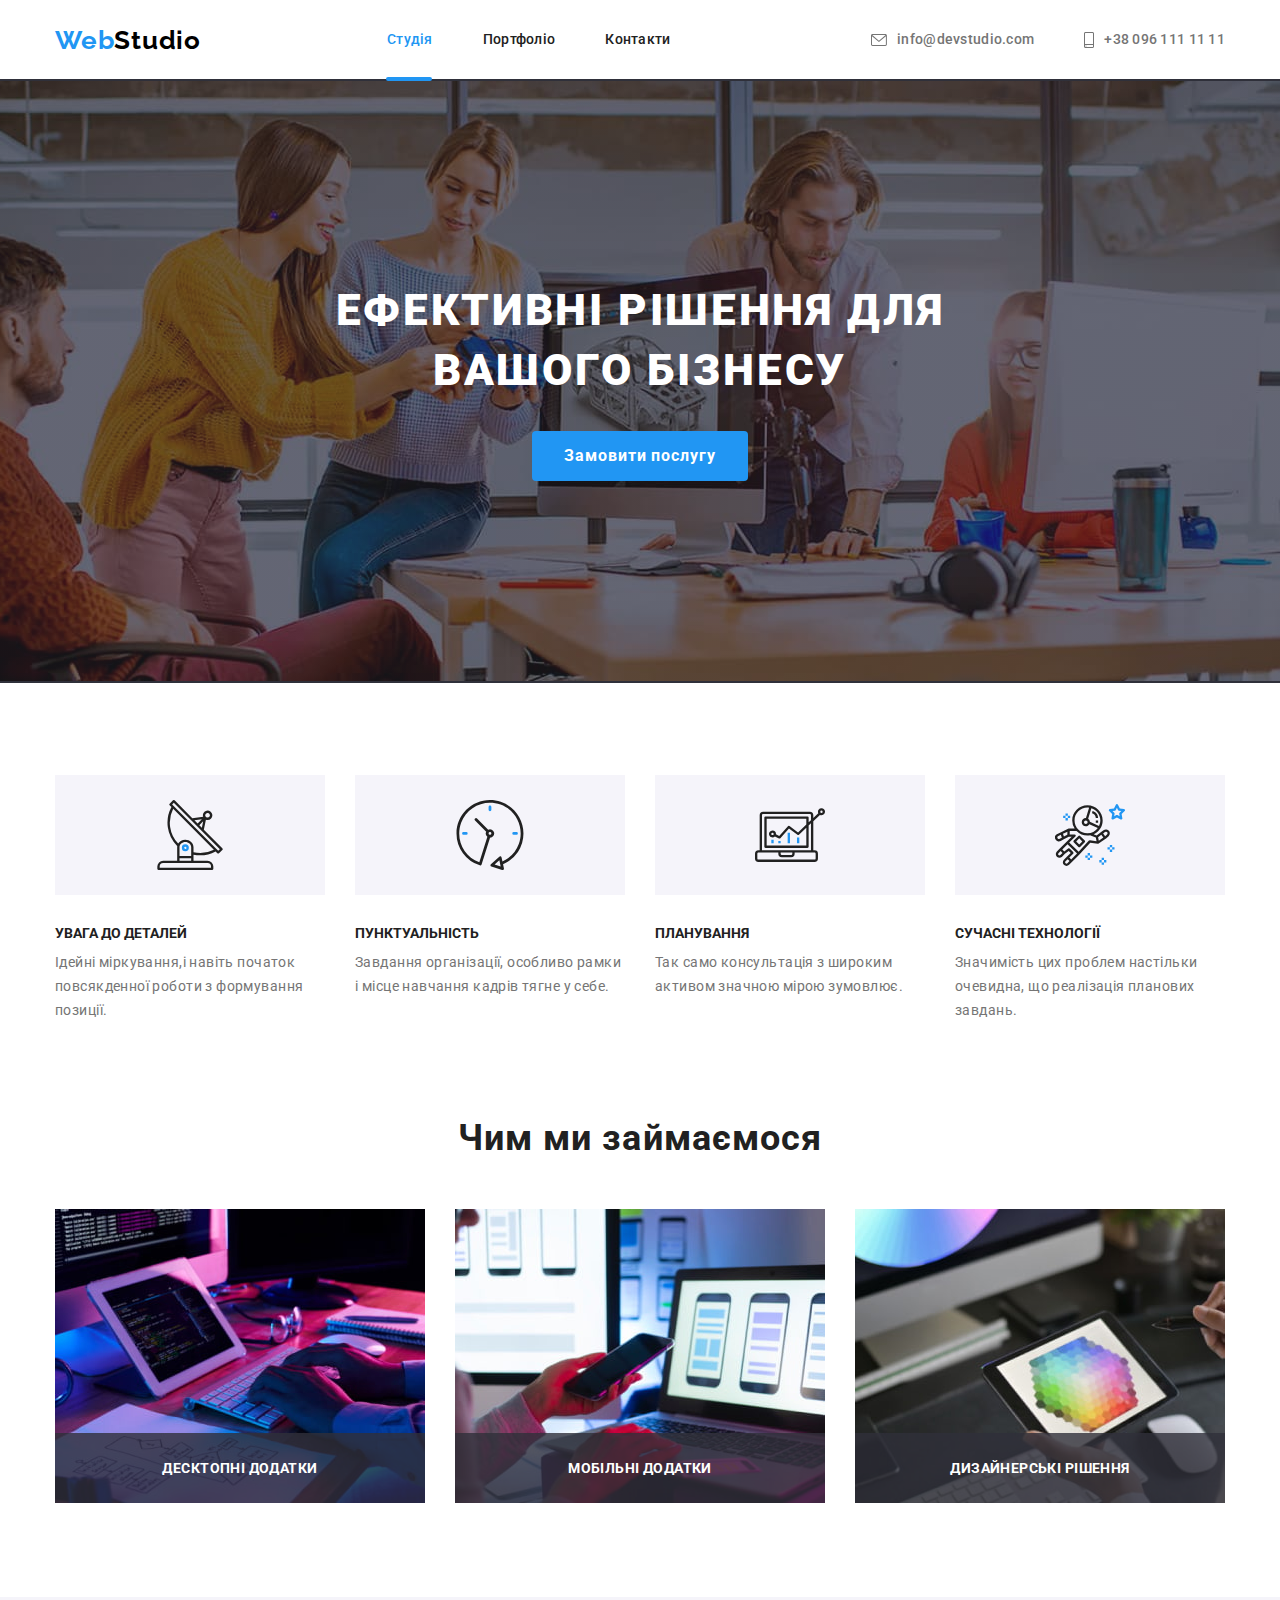
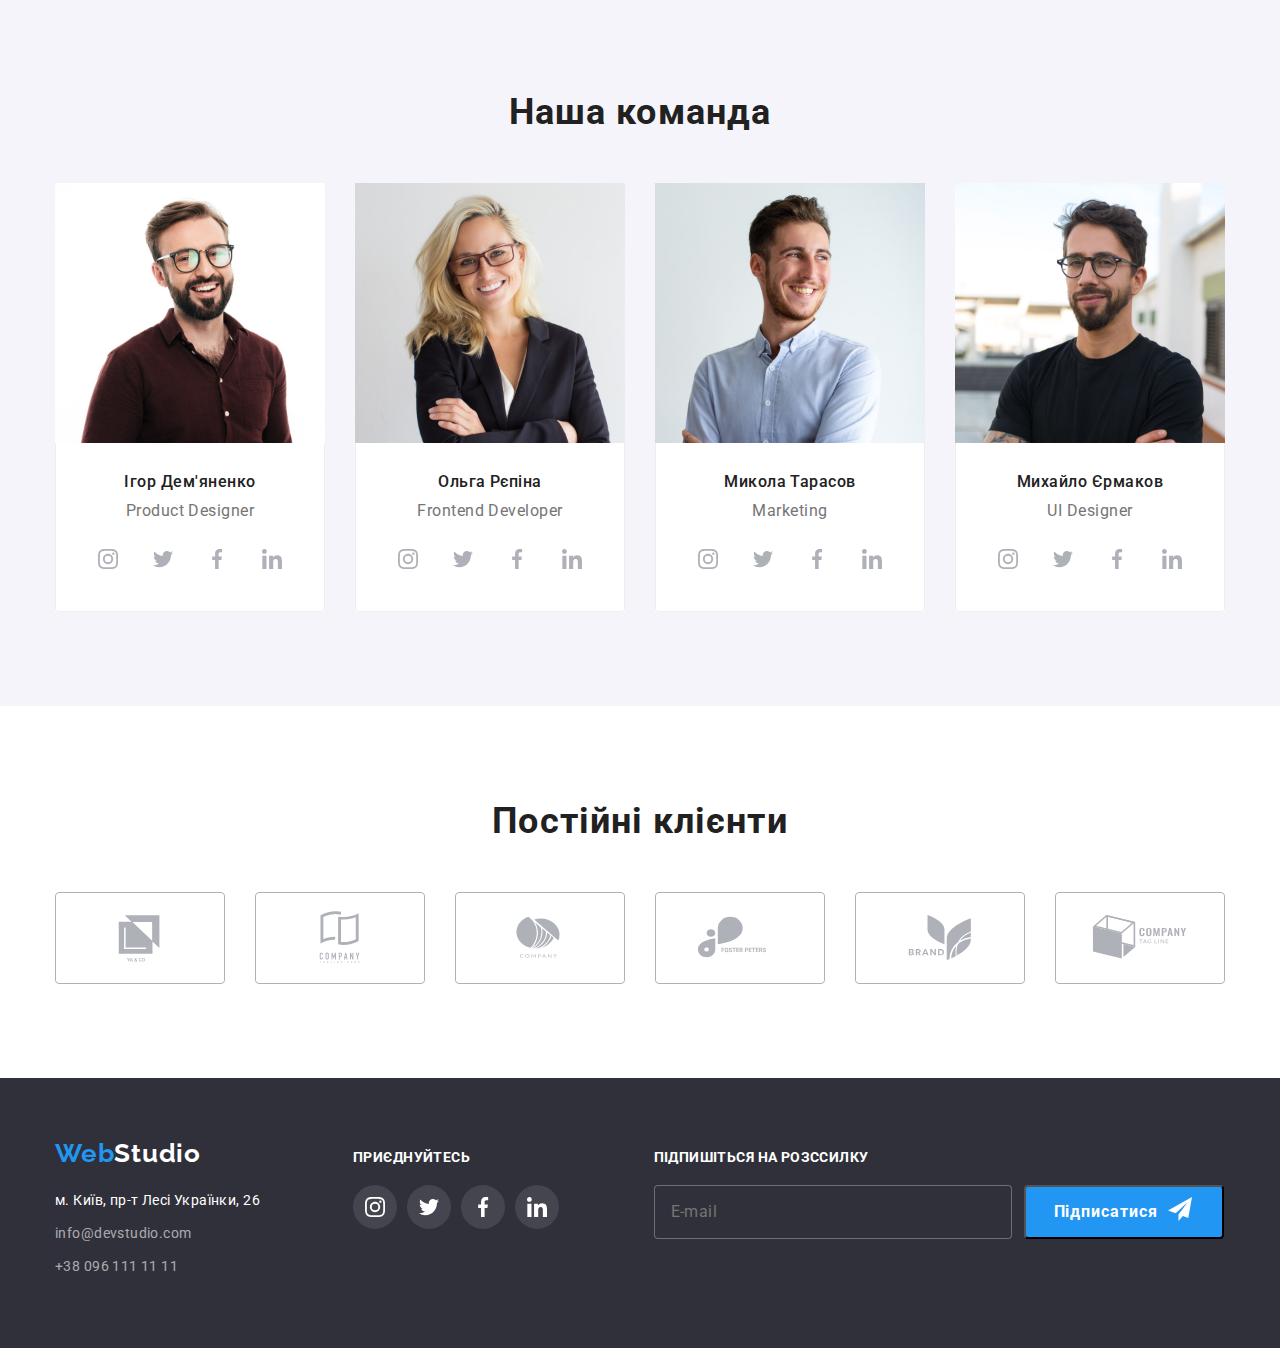
==== index.html @ c7382665 "focus" ====
<!DOCTYPE html>
<html lang="uk">
<head>
    <meta charset="UTF-8">
    <meta http-equiv="X-UA-Compatible" content="IE=edge">
    <meta name="viewport" content="width=device-width, initial-scale=1.0">
    <link rel="preconnect" href="https://fonts.googleapis.com">
 <link rel="preconnect" href="https://fonts.gstatic.com" crossorigin>
 <link href="https://fonts.googleapis.com/css2?family=Raleway:wght@700&family=Roboto:wght@400;500;700;900&display=swap" rel="stylesheet">
 <link rel="stylesheet" href="https://cdnjs.cloudflare.com/ajax/libs/modern-normalize/1.1.0/modern-normalize.min.css" integrity="sha512-wpPYUAdjBVSE4KJnH1VR1HeZfpl1ub8YT/NKx4PuQ5NmX2tKuGu6U/JRp5y+Y8XG2tV+wKQpNHVUX03MfMFn9Q==" crossorigin="anonymous" referrerpolicy="no-referrer" />
 <link rel="stylesheet" href="css/style.css">
    <title>WebStudio</title>
</head>
<body>
  <!--site header-->
  <header class="page-header">
     <div class="container main-nav">
        <nav class="nav">
            <a href="./index.html" class="logo">
               <span class="accent">Web</span>Studio
            </a>
            <ul class="site-nav list">
                <li class="item"><a href="./index.html" class="link current">Студія</a></li>
                <li class="item"><a href="portfolio.html" class="link">Портфоліо</a></li>
                <li class="item"><a href="" class="link">Контакти</a></li>
            </ul>  
        </nav> 
        <ul class="auth-nav list">
            <li class="item"><a href="mailto:info@devstudio.com" class="link"><svg class="conect-icon" width="16" height="12"><use href="./img/icons.svg#icon-email"></use></svg>info@devstudio.com</a></li>
            <li class="item"><a href="tel:+380961111111" class="link"><svg class="conect-icon" width="10" height="16"><use href="./img/icons.svg#icon-smartphone"></use></svg>+38 096 111 11 11</a></li>
        </ul>
     </div>
  </header> 
  <!--main content-->
  <main>
     <!--order a service-->
         <section class="hero  picture">
            <div class="container">
             <h1 class="hero-title">ефективні рішення для вашого бізнесу</h1>
             <button data-modal-open type="button" class="button">Замовити послугу</button>
            <div class="backdrop is-hidden" data-modal><div class="modal">
                <form class="form">
                    <p class="modal-text">Залиште свої дані, ми вам передзвонимо</p>
                        <label class="form-field" for="name">
                            <span class="form-lable">Ім'я</span>
                            <input class="form-input" type="text" name="name" autofocus=" " placeholder=" " />
                             <span class="forms-icon"><svg class="form-icon" width="18" height="18">
                            <use href="./img/icons.svg#icon-person-black-18dp-1"></use></svg></span>
                        </label>
                        
                        <label class="form-field" for="tel">
                            <span class="form-lable">Телефон</span>
                            <input class="form-input" type="tel" name="tel" placeholder=" " />
                            <span class="forms-icon"><svg class="form-icon" width="18" height="18">
                            <use href="./img/icons.svg#icon-phone-black-18dp-1"></use></svg></span>
                        </label>
                       
                        <label class="form-field" for="email">
                            <span class="form-lable">Пошта</span>
                            <input class="form-input" type="email" name="email" placeholder=" " />
                            <span class="forms-icon"><svg class="form-icon" width="18" height="18">
                            <use href="./img/icons.svg#icon-email-black-18dp-1"></use></svg></span>
                        </label>
                        
                        <label class="form-field" for="comment">
                            <span class="form-lable">Коментар</span>
                            <textarea class="comment" name="comment" rows="10" placeholder="Введіть текст"></textarea>
                        </label>
                         <label class="checkbox-label">
                            <input class="checkbox" type="checkbox" name="policy" value="policy" />
                            <svg class="icon-checkbox" width="16" height="15">
                                <use href="./img/icons.svg#icon-icon-check"></use>
                            </svg>
                            <p>Погоджуюся з розсилкою та приймаю</p>
                            <a class="policy-link" href="#">Умови договору</a>   
                        </label>
                        <button class="modal-button" type="submit">Відправити</button>
                        <button data-modal-close class="modal-icon" href=""><svg width="30" height="30"><use href="./img/close.svg#icon-close"></use></svg></button>
                </form>
            </div></div>
            </div>
         </section>
     <!--company benefits-->
       <section class="section caption">
        <div class="container">
         <h2 class="section-title visually-hidden">переваги компанії</h2>
         <ul class="feature-list list">
             <li class="item">
                <div class="thumb"><svg class="thumb-icon" width="70" height="70"><use href="./img/icons.svg#icon-antenna"></use></svg></div>
                 <h3 class="title">увага до деталей</h3>
                 <p class="text">
                     Ідейні міркування,і навіть початок повсякденної роботи з формування позиції.
                 </p>
             </li>
             <li class="item">
                <div class="thumb"><svg class="thumb-icon" width="70" height="70"><use href="./img/icons.svg#icon-clock"></use></svg></div>
                <h3 class="title">пунктуальність</h3>
                <p class="text">
                    Завдання організації, особливо рамки і місце навчання кадрів тягне у себе.
                </p>
             </li>
             <li class="item">
                <div class="thumb"><svg class="thumb-icon" width="70" height="70"><use href="./img/icons.svg#icon-diagram"></use></svg></div>
                <h3 class="title">планування</h3>
                <p class="text">
                    Так само консультація з широким активом значною мірою зумовлює.
                </p>
             </li>
             <li class="item">
                <div class="thumb"><svg class="thumb-icon" width="70" height="70"><use href="./img/icons.svg#icon-astronaut"></use></svg></div>
                <h3 class="title">сучасні технології</h3>
                <p class="text">
                    Значимість цих проблем настільки очевидна, що реалізація планових завдань.
                </p>
             </li>
         </ul>
        </div>
     </section>
     <!--direction of work-->
     <section class="section">
        <div class="container">
         <h2 class="section-title">Чим ми займаємося</h2>
         <ul class="list">
            <div class="imgs">
                <li class="image-link">
                        <img src="img/box1.jpg" alt="фото розмітки" width="370">
                        <p class="image-text">десктопні додатки</p>
               </li>
                <li class="image-link">
                        <img src="img/box2.jpg" alt="мобільний додаток" width="370">
                        <p class="image-text">мобільні додатки</p>
                </li>
                <li class="image-link">
                        <img src="img/box3.jpg" alt="графіка" width="370">
                        <p class="image-text">дизайнерські рішення</p>
                </li>
            </div>
         </ul>
        </div>
     </section>
     <!--our team-->
            <section class="section inner">
                <div class="container">
                    <h2 class="section-title">Наша команда</h2>
                 <ul class="work-list list team">
                <li class="item">
                        <img src="img/img.jpg" alt="Ігор Дем'яненко" width="270">
                        <div class="benefits">
                            <h3 class="title">Ігор Дем'яненко</h3>
                            <p class="text">Product Designer</p>
                                <ul class="aside">
                                    <li class="item"> <a href="" class="link"><svg class="icon-link" width="20" height="20">
                                        <use href="./img/icons.svg#icon-instagram"></use>
                                    </svg></a></li>
                                    <li class="item"><a href="" class="link"><svg class="icon-link" width="20" height="20">
                                        <use href="./img/icons.svg#icon-twitter"></use>
                                    </svg></a></li>
                                    <li class="item"><a href="" class="link"><svg class="icon-link" width="20" height="20">
                                        <use href="./img/icons.svg#icon-facebook"></use>
                                    </svg></a></li>
                                    <li class="item"><a href="" class="link"><svg class="icon-link" width="20" height="20">
                                        <use href="./img/icons.svg#icon-linkedin"></use>
                                    </svg></a></li>
                                </ul>
                        </div>
                </li>
                <li class="item">
                    <img src="img/img1.jpg" alt="Ольга Рєпіна" width="270">
                    <div class="benefits">
                        <h3 class="title">Ольга Рєпіна</h3>
                        <p class="text">Frontend Developer</p>
                        <ul class="aside">
                            <li class="item"> <a href="" class="link"><svg class="icon-link" width="20" height="20">
                                <use href="./img/icons.svg#icon-instagram"></use>
                            </svg></a></li>
                            <li class="item"><a href="" class="link"><svg class="icon-link" width="20" height="20">
                                <use href="./img/icons.svg#icon-twitter"></use>
                            </svg></a></li>
                            <li class="item"><a href="" class="link"><svg class="icon-link" width="20" height="20">
                                <use href="./img/icons.svg#icon-facebook"></use>
                            </svg></a></li>
                            <li class="item"><a href="" class="link"><svg class="icon-link" width="20" height="20">
                                <use href="./img/icons.svg#icon-linkedin"></use>
                            </svg></a></li>
                        </ul>
                    </div>
                </li>
                <li class="item">
                    <img src="img/img2.jpg" alt="Микола Тарасов" width="270">
                    <div class="benefits">
                        <h3 class="title">Микола Тарасов</h3>
                        <p class="text">Marketing</p>
                        <ul class="aside">
                            <li class="item"> <a href="" class="link"><svg class="icon-link" width="20" height="20">
                                <use href="./img/icons.svg#icon-instagram"></use>
                            </svg></a></li>
                            <li class="item"><a href="" class="link"><svg class="icon-link" width="20" height="20">
                                <use href="./img/icons.svg#icon-twitter"></use>
                            </svg></a></li>
                            <li class="item"><a href="" class="link"><svg class="icon-link" width="20" height="20">
                                <use href="./img/icons.svg#icon-facebook"></use>
                            </svg></a></li>
                            <li class="item"><a href="" class="link"><svg class="icon-link" width="20" height="20">
                                <use href="./img/icons.svg#icon-linkedin"></use>
                            </svg></a></li>
                        </ul>
                    </div>
                    
                </li>
                <li class="item">
                    <img src="img/img3.jpg" alt="Михайло Єрмаков" width="270">
                    <div class="benefits">
                        <h3 class="title">Михайло Єрмаков</h3>
                        <p class="text">UI Designer</p>
                        <ul class="aside">
                            <li class="item"> <a href="" class="link"><svg class="icon-link" width="20" height="20">
                                <use href="./img/icons.svg#icon-instagram"></use>
                            </svg></a></li>
                            <li class="item"><a href="" class="link"><svg class="icon-link" width="20" height="20">
                                <use href="./img/icons.svg#icon-twitter"></use>
                            </svg></a></li>
                            <li class="item"><a href="" class="link"><svg class="icon-link" width="20" height="20">
                                <use href="./img/icons.svg#icon-facebook"></use>
                            </svg></a></li>
                            <li class="item"><a href="" class="link"><svg class="icon-link" width="20" height="20">
                                <use href="./img/icons.svg#icon-linkedin"></use>
                            </svg></a></li>
                        </ul>
                    </div>
                </li>
                  </ul>
              </div>
         </section>
         <section class="section customer">
            <div class="container">
                <h2 class="section-title">Постійні клієнти</h2>
                <ul class="customers">
                    <li class="item"><a href="" class="link"><svg class="icon" width="106" height="60"><use href="./img/icons.svg#icon-Logo1"></use></svg></a></li>
                    <li class="item"><a href="" class="link"><svg class="icon" width="106" height="60"><use href="./img/icons.svg#icon-Logo2"></use></svg></a></li>
                    <li class="item"><a href="" class="link"><svg class="icon" width="106" height="60"><use href="./img/icons.svg#icon-Logo3"></use></svg></a></li>
                    <li class="item"><a href="" class="link"><svg class="icon" width="106" height="60"><use href="./img/icons.svg#icon-Logo4"></use></svg></a></li>
                    <li class="item"><a href="" class="link"><svg class="icon" width="106" height="60"><use href="./img/icons.svg#icon-Logo5"></use></svg></a></li>
                    <li class="item"><a href="" class="link"><svg class="icon" width="106" height="60"><use href="./img/icons.svg#icon-Logo6"></use></svg></a></li>
                </ul>
            </div>
         </section>
  </main>
  <!--site footer-->
    <footer class="footer">
        <div class="container footer-container">
            <div class="contacts">
                <a href="./index.html" class="logo logofooter"><span class="accent">Web</span>Studio</a>
        <address class="box">
           <ul class="address">
               <li class="item"><a href="https://goo.gl/maps/CPtrU1FHBa2aNyZL9" target="_blank" rel="noopener noreferrer nofollow" class="title link">м. Київ, пр-т Лесі
                   Українки, 26</a></li>
               <li class="item"><a href="mailto:info@devstudio.com" class="link">info@devstudio.com</a></li>
               <li class="item"><a href="tel:+380961111111" class="link">+38 096 111 11 11</a></li>
           </ul>
        </address>   
            </div>
            <div class="socials">
                <p class="title">приєднуйтесь</p>
                <ul class="footer-icon">
                    <li class="item"> <a href="" class="link"><svg class="icons" width="20" height="20">
                        <use href="./img/icons.svg#icon-instagram"></use>
                    </svg></a></li>
                    <li class="item"><a href="" class="link"><svg class="icons" width="20" height="20">
                        <use href="./img/icons.svg#icon-twitter"></use>
                    </svg></a></li>
                    <li class="item"><a href="" class="link"><svg class="icons" width="20" height="20">
                        <use href="./img/icons.svg#icon-facebook"></use>
                    </svg></a></li>
                    <li class="item"><a href="" class="link"><svg class="icons" width="20" height="20">
                        <use href="./img/icons.svg#icon-linkedin"></use>
                    </svg></a></li>
                </ul>
            </div>
            <div class="socials">
                <label class="socials-field title" for="email">
                    <p>підпишіться на розссилку</p>
                </label>
                <form class="subscription">
                    <input class="form-email" type="email" name="email" id="email" placeholder="E-mail" />
                    <button type="submit" class="footer-button">Підписатися<svg class="footer-icons" width="24" height="24"><use href="./img/icons.svg#icon-icon-send"></use></svg></button>
                </form>
            </div>  
    </div>
  </footer>
  <script src="./js/modal.js"></script>
</body>
</html>
---- css/style.css ----
:root {
    --primary-text-color: #212121;
    --title-text-collor: #757575;
    --title-hero-color: #2F303A;
    --primary-white-color: #FFFFFF;
    --akcent-color: #2196F3;
    --logo-color: #000000;
    --section-color: #F5F4FA;
    --adress-link-color: rgba(255, 255, 255, 0.6);
    --active-button-color: #188CE8;
    --border-header-color: #ECECEC;
    --box-shadow-color: rgba(0, 0, 0, 0.15);
    --border-works-color: #EEEEEE;
    --color-icon: #AFB1B8;
}

html {
    box-sizing: border-box;  
}

*,
*::before,
*::after {
  box-sizing: inherit;
}

* {
    margin: 0;
    padding: 0;
    list-style: none;
    box-sizing: border-box;
}

body {
    background-color: var(--primary-white-color);
    font-family: 'Roboto', sans-serif;
    color: var(--primary-text-color);

    margin: 0;
}

img {
    display: block;
    max-width: 100%;
    height: auto;
  }

.list {
    list-style: none;
    padding: 0;
    margin: 0;
}

header {
    border-bottom: 1px solid var(--border-header-color);
}

h1, h2, h3, h4, h5, h6 {
    margin: 0;
}

.container {
    width: 1200px;
    padding-left: 15px;
    margin: 0 auto;
    padding-right: 15px;
}

.box {
    margin: 0 auto;
}

/* Main nav */

.main-nav {
    display: flex;
    align-items: center;
}

.picture {
    max-width: 1600px;
    height: 600px;
    margin-left: auto;
    margin-right: auto;
    background-image: linear-gradient(rgba(47, 48, 58, 0.4), rgba(47, 48, 58, 0.4)), url('../img/Imgi1.jpeg');
    background-position: center; 
}

/* Logo */

.logo {
     margin-right: 93px; 

    color: var(--logo-color);
    font-family: 'Raleway', sans-serif; 

    font-weight: 700;
    font-size: 26px;
    line-height: 1.19;
    letter-spacing: 0.03em;
    text-decoration: none;
}
.accent {
    color: var(--akcent-color);
}

/* site nav */
.nav {
    display: flex;
    align-items: center;
}

.site-nav {
    display: flex;
    margin-left: 93px;
}

.site-nav .link {
    position: relative;
    display: block;
    padding-top: 32px;
    padding-bottom: 32px;

    color: var(--primary-text-color);

    font-weight: 500;
    font-size: 14px;
    line-height: 1.14;
    letter-spacing: 0.02em;
    text-decoration: none;

    transition: color 250ms cubic-bezier(0.4, 0, 0.2, 1);
}

.site-nav .link:hover,
.site-nav .link:focus {
    color: var(--akcent-color);
}

.site-nav .current {
    color: var(--akcent-color);
}

.current::after {
    content: '';

    position: absolute;
    left: 0;
    bottom: 0;

    display: block;
    width: 100%;
    height: 4px;
    background: var(--akcent-color);
    border-radius: 2px;
    margin: -1px;

    /* opacity: 0; */
    transition: opacity 250ms cubic-bezier(0.4, 0, 0.2, 1);
}

/* .site-nav .link:hover::after {
    opacity: 1;
} */

.auth-nav {
    display: flex;
    margin-left: auto;
}

.auth-nav .item + .item {
    margin-left: 50px;
}

.auth-nav .link {
    display: flex;
    color: var(--title-text-collor);
    align-items: center;
    font-weight: 500;
    font-size: 14px;
    line-height: 1.14;
    letter-spacing: 0.02em;
    text-decoration: none;
    padding-top: 32px;
    padding-bottom: 32px;

    transition: color 250ms cubic-bezier(0.4, 0, 0.2, 1);
}

.auth-nav .link:hover,
.auth-nav .link:focus {
    color: var(--akcent-color);
}  

.site-nav .item + .item {
    margin-left: 50px;
}

.conect-icon {
    margin-right: 10px;
    fill: currentColor;

    transition: background-color 250ms cubic-bezier(0.4, 0, 0.2, 1);
}

.conect-icon:hover, 
.conect-icon:focus {
    color: var(--akcent-color);
} 

/* Hero */

.hero {
    background-color: var(--title-hero-color);
    text-align: center;
    padding: 200px 0;
    list-style: none;
    outline: 2px solid var(--title-hero-color);
}

.hero-title {
    margin-top: 0;
    margin-bottom: 30px;
    max-width: 696px;
    margin-left: auto;
    margin-right: auto;

    color: var(--primary-white-color);

    font-weight: 900;
    font-size: 44px;
    line-height: 1.36;
    text-align: center;
    letter-spacing: 0.06em;
    text-transform: uppercase;
}

/* Section */ 

.section {
    padding-top: 0;
    padding-bottom: 94px;
}
.inner {
    background-color: var(--section-color);
    margin: 0 auto;
    padding-bottom: 94px;
    padding-top: 94px;
}

.section-title {
    padding-top: 0;
    margin-bottom: 50px;
    text-align: center;
    flex-wrap: wrap;

    color: var(--primary-text-color);
    
    font-weight: 700;
    font-size: 36px;
    line-height: 1.17;
    
    letter-spacing: 0.03em;
}

.image-link {
    position: relative;
}

.image-text {
    display: flex;
    justify-content: center;
    align-items: center;
    position: absolute;
    width: 100%;
    height: 70px;
    

    font-family: 'Roboto', sans-serif;
    font-weight: 700;
    font-size: 14px;
    bottom: 0;
    right: 0;
    line-height: 16px;
    letter-spacing: 0.03em;
    text-transform: uppercase;

    background-color: rgba(47, 48, 58, 0.8);
    color: var(--primary-white-color);
    
}

/* Aside */

.aside {
    display: flex;
    align-items: center;
    justify-content: center;
    margin-top: 16px;
    gap: 10px;
}

.aside .item {
    display: flex;
    width: 44px;
    height: 44px;
} 

.aside .link {
    display: flex;
    width: 100%;
    height: 100%;
    color: var(--color-icon);
    border-radius: 50%;
    background-size: contain;
    align-items: center;
    justify-content: center;

    transition: background-color 250ms cubic-bezier(0.4, 0, 0.2, 1);
}

.icon {
    fill: currentColor;
    transition: background-color 250ms cubic-bezier(0.4, 0, 0.2, 1), fill 250ms;
}

.aside .link:hover,
.aside .link:focus {
    color: var(--primary-white-color);
    background-color: var(--akcent-color);
}  

.icon-link {
    transition: background-color 250ms cubic-bezier(0.4, 0, 0.2, 1), fill 250ms;
}

.icon-link:hover,
.icon-link:focus {
    color: var(--primary-white-color);
} 

.caption {
    padding-top: 94px;
}

.imgs {
    display: flex;
    gap: 30px;
}

/* Visually */

.visually {
    padding-top: 94px;
    padding-bottom: 94px;
}

.visually-hidden {
    position: absolute;
     white-space: nowrap;
     width: 1px;
     height: 1px;
     overflow: hidden;
     border: 0;
     padding: 0;
     clip: rect(0 0 0 0);
     clip-path: inset(50%);
     margin: -1px;
   }   

/* Features */

.feature-list {
    display: flex;
    gap: 30px;
}

.feature-list .item {
    flex-basis: calc((100% - 90px) / 4);
}

.feature-list .title {
    margin-bottom: 10px;

    color: var(--primary-text-color);

    font-weight: 700;
    font-size: 14px;
    line-height: 1.17;
    text-transform: uppercase;
}

.feature-list .text {
    color: var(--title-text-collor);

    font-size: 14px;
    line-height: 1.71;
    letter-spacing: 0.03em;
}

.thumb {
    width: 270px;
    height: 120px;
    background-color: var(--section-color);
    margin-bottom: 30px;
}

.thumb-icon {
   margin: 25px 100px;
}

/* Work */
.work-list .title {
    color: var(--primary-text-color);

    font-weight: 500;
    font-size: 16px;
    line-height: 1.17;
    text-align: center;
    letter-spacing: 0.03em;
}

.work-list .text {
    color: var(--title-text-collor);

    font-size: 16px;
    line-height: 1.17;
    text-align: center;
    letter-spacing: 0.03em;
}

.work-list .item {
    background-color: var(--primary-white-color);
    flex-basis: calc((100% - 90px) / 4);
}

.icon-link {
    fill: currentColor;
}

.team {
    gap: 30px;
    display: flex;
} 
.benefits {
    padding-top: 30px;
    padding-bottom: 30px;
    border-left: 1px solid var(--border-works-color);
    border-right: 1px solid var(--border-works-color);
    border-bottom: 1px solid var(--border-works-color); 
    border-radius: 0px 0px 4px 4px;
}

.benefits .title {
    margin-bottom: 10px;
}

/* Button */

.button {
    border: none;
    border-radius: 4px;
    color: var(--primary-white-color);
    background-color: var(--akcent-color);

    font-family: inherit;
    cursor: pointer;
    font-weight: 700;
    font-size: 16px;
    line-height: 1.88;
    display: flex;
    align-items: center;
    text-align: center;
    letter-spacing: 0.06em;

    display: inline-block;
    padding: 10px 32px;  
    min-width: 216px;
    vertical-align: bottom;

    transition: background-color 250ms cubic-bezier(0.4, 0, 0.2, 1);
}

.button:hover,
.button:focus {
    color: var(--primary-white-color);
    background-color: var(--active-button-color);
    box-shadow: 0px 4px 4px var(--box-shadow-color);
}

.list .button {
    color: var(--primary-text-color);
    background-color: var(--section-color);

    font-family: inherit;
    cursor: pointer;
    font-weight: 500;
    font-size: 16px;
    line-height: 1.62;
    text-align: center;
    letter-spacing: 0.03em;

    display: inline-block;
    border-style: none;
    padding: 6px 25px;
    min-width: 73px;
    border-radius: 3px;
    vertical-align: bottom;

    transition: background-color 250ms cubic-bezier(0.4, 0, 0.2, 1), color 250ms cubic-bezier(0.4, 0, 0.2, 1);
}

.list .button:hover,
.list .button:focus {
    display: inline-block;
    color: var(--primary-white-color);
    background-color: var(--akcent-color);

    border-radius: 4px;
    }

.backdrop {
    position: fixed;
    top: 0;
    left: 0;
    width: 100%;
    height: 100%;
    background-color: rgba(0, 0, 0, 0.2);

    transition: opacity 250ms cubic-bezier(0.4, 0, 0.2, 1), visibility 250ms cubic-bezier(0.4, 0, 0.2, 1);
    z-index: 2;
}  

.backdrop.is-hidden {
    opacity: 0;
    pointer-events: none;
}

.modal {
    position: absolute;
    padding: 40px;
    top: 50%;
    left: 50%;
    transform: translate(-50%, -50%);

    min-height: 581px;
    min-width: 528px;

    background:var(--primary-white-color);
    box-shadow: 0px 1px 3px rgba(0, 0, 0, 0.12), 0px 1px 1px rgba(0, 0, 0, 0.14), 0px 2px 1px rgba(0, 0, 0, 0.2);
    border-radius: 4px;

    transition: transform 250ms cubic-bezier(0.4, 0, 0.2, 1), opacity 250ms cubic-bezier(0.4, 0, 0.2, 1); 
}

.modal-icon {
    position: absolute;
    cursor: pointer;
    top: 8px;
    right: 8px;
    border: none;
}

.modal-icon:hover {
    color: var(--akcent-color);
}

.modal-text {
    font-family: 'Roboto', sans-serif;
    font-weight: 700;
    font-size: 20px;
    line-height: 23px;
    letter-spacing: 0.03em;
    color: var(--primary-text-color);
    margin-left: auto;
    margin-bottom: 12px;
}

.form {
    width: 448px;
    margin-left: auto;
    margin-right: auto;
}

.form-field {
    position: relative;
    margin-bottom: 10px;
    display: flex;
    flex-direction: column;
}

.form-input {
    width: 100%;
    margin: 0;
    padding: 11px;
    padding-left: 42px;
    border: 1px solid rgba(33, 33, 33, 0.2);
    border-radius: 4px;
    text-align: left;
    cursor: pointer;
    font: inherit;
    color: var(--primary-text-color);
    transition: background-color 250ms cubic-bezier(0.4, 0, 0.2, 1);
}

.form-field textarea {
    margin: 0;
    padding: 12px 16px; 
}

.form-field textarea::placeholder {
    font-family: 'Roboto', sans-serif;
    font-style: normal;
    font-weight: 400;
    font-size: 12px;
    line-height: 14px;
    letter-spacing: 0.01em;

    color: rgba(117, 117, 117, 0.5);
}

.form-lable {
    text-align: left;
    font-family: 'Roboto', sans-serif;  
    font-weight: 400;
    font-size: 12px;
    line-height: 14px;
    /* identical to box height */
   letter-spacing: 0.01em;
    color: var(--title-text-collor);
    margin-bottom: 4px;
}

.policy-link {
    color: var(--akcent-color);
    margin-left: 4px;
}

.forms-icon {
    position: absolute;
    top: 65%;
    left: 12px;
    transform: translateY(-50%); 
    display: inline-block; 
    fill: currentColor;
    cursor: pointer;
}

.forms-icon:hover, 
.forms-icon:focus {
    color: var(--akcent-color);
}  

.form-input:hover,
.form-input:focus {
    border: 1px solid var(--akcent-color);
    outline: 1px solid var(--akcent-color);
   
}    

.forms-icon {
    transition: background-color 250ms cubic-bezier(0.4, 0, 0.2, 1);
}

.form-field:focus-within > .forms-icon {
    color: var(--akcent-color);
}

.checkbox {
    width: 16px;
    height: 15px;
    color: var(--primary-text-color);
    border-radius: 2px;
}

.checkbox:checked {
    width: 16px;
    height: 15px;
} 

.comment {
    margin: 0;
    padding: 12px 16px; 
    resize: none;
    height: 120px;
}

.icon-checkbox {
    position: absolute;
    left: 25px;
    cursor: pointer;
    border: 2px solid var(--primary-text-color);
    fill: var(--primary-white-color);
    background-color: var(--primary-white-color);
    border-radius: 2px;
}

.checkbox:checked + .icon-checkbox {
    background-color: var(--akcent-color);
    border-color: var(--akcent-color);
    background-size: contain;
    background-origin: border-box;
    border-radius: 2px;
}

.checkbox {
    visibility: hidden;
}

.checkbox-label {
    display: flex;
    cursor: pointer;
}

.modal-button {
    display: flex;
    font-family: 'Roboto', sans-serif;
    align-items: center;
    text-align: center;
    line-height: 30px;
    letter-spacing: 0.06em;
    font-size: 16px;
    font-weight: 700;
    cursor: pointer;
    padding: 10px 52px;
    margin-left: auto;
    margin-right: auto;
    margin-top: 30px;
    border: none;
    color: var(--primary-white-color);
    background-color: var(--akcent-color);
    box-shadow: 0px 4px 4px rgba(0, 0, 0, 0.15);
    border-radius: 4px;
    transition: background-color 250ms cubic-bezier(0.4, 0, 0.2, 1);
}  
  
.modal-button:hover,
.modal-button:focus {
    background-color: var(--active-button-color);
  }
   
.buttons {
    display: flex;
    margin-bottom: 50px;
    justify-content: center;
    border: none;
}    

.buttons .item + .item {
    margin-left: 8px;
}

.current {
    justify-content: center;
    display: flex;
    align-items: center;
} 

/* Works */
.works {
    display: flex;
    flex-wrap: wrap;
    gap: 30px;
}

.works .title {
    color: var(--primary-text-color);
    
    font-weight: 700;
    font-size: 18px;
    line-height: 2;
    letter-spacing: 0.06em;
    text-decoration: none;
}

.works .text {
    color: var(--title-text-collor);

    font-size: 16px;
    line-height: 1.88;
    letter-spacing: 0.03em;
    text-decoration: none;
}

.works .item {
     width: calc((100% - 60px) / 3);

    display: inline-block;
   
    border-right: 1px solid var(--border-works-color);
    border-bottom: 1px solid var(--border-works-color);  
    padding-right: auto;
    padding-left: auto;
}

.works .items:hover,
.works .items:focus {
    box-shadow: 0px 1px 1px rgba(0, 0, 0, 0.12), 0px 4px 4px rgba(0, 0, 0, 0.06), 1px 4px 6px rgba(0, 0, 0, 0.16);
}

.features {
    padding: 20px 24px;
    border-left: 1px solid var(--border-works-color);
    border-right: 1px solid var(--border-works-color);
    border-bottom: 1px solid var(--border-works-color); 
}

.fotos {
    margin-bottom: 4px;
}

.works .item:nth-last-child(-n + 3) {
    margin-bottom: 0;
} 

.works .items {
    display: block;
    text-decoration: none; 

    transition: background-color 250ms cubic-bezier(0.4, 0, 0.2, 1);
}

.description {
    overflow: hidden;
    position: relative;
    transition: transform 250ms cubic-bezier(0.4, 0, 0.2, 1);
}

.text-description {
    position: absolute;
    padding: 63px 24px;
  
    bottom: 0;
    right: 0;

    font-family: 'Roboto', sans-serif;
    font-weight: 400;
    font-size: 18px;
    line-height: 28px;
    /* or 156% */
    letter-spacing: 0.03em;
    text-transform: none;
   
    color: var(--primary-white-color);
     /* opacity: 0;  */
     transform: translateY(100%);
    

     transition: transform 250ms cubic-bezier(0.4, 0, 0.2, 1);
}

.description::before {
    display: inline-block;
    position: absolute;
    content: '';
    top: 0;
    left: 0;
    width: 100%;
    height: 100%;
    background: rgba(33, 150, 243, 0.9);
    /* opacity: 0; */
    transform: translateY(100%);

    transition: transform 250ms cubic-bezier(0.4, 0, 0.2, 1);
}

.product {
    transition: transform 250ms cubic-bezier(0.4, 0, 0.2, 1);
}

.product:hover .description::before {
    transform: translateY(0);
    transition: transform 250ms cubic-bezier(0.4, 0, 0.2, 1);
}

.product:hover .text-description {
    transform: translateY(0);
    transition: transform 250ms cubic-bezier(0.4, 0, 0.2, 1);
}

.text-description:hover {
    opacity: 1;
}

.description:hover::before {
    opacity: 1;
}



/* Customers */

.customer {
    padding-top: 94px;
}

.customers {
    display: flex;
    align-items: center;
    justify-content: center;
    gap: 30px;
}

.customers .item {
    display: flex;
    width: 170px;
    height: 92px;
   
    border: 1px solid #AFB1B8;
    border-radius: 4px;

    transition: background-color 250ms cubic-bezier(0.4, 0, 0.2, 1);
}

.customers .link { 
    display: flex;
    width: 100%;
    height: 100%;
    color: var(--color-icon);
    background-size: contain;
    align-items: center;
    justify-content: center;

    transition: background-color 250ms cubic-bezier(0.4, 0, 0.2, 1);
}

.customers .item:hover,
.customers .item:focus {
    width: 170px;
    height: 92px;
   
    border: 1px solid var(--akcent-color);
}   

.customers .link:hover,
.customers .link:focus {
    color: var(--akcent-color);

}



/* Footer */

.footer-container {
    display: flex;
    align-items: baseline;
}

.contacts {
    align-items: baseline;
}

.logofooter {
    display: inline-block;
    margin-right: 0;
    margin-bottom: 20px;
}

.footer {
    padding-top: 60px;
    padding-bottom: 60px;
    margin-right: auto;
    align-items: baseline;
    display: flex;

    background: var(--title-hero-color);
}

.footer .logo {
    color: var(--primary-white-color);
}

.logo .accent {
    color: var(--akcent-color);
}

.address {
    list-style: none;
}

.address .link {
    color: var(--adress-link-color); 

    font-weight: 400;
    font-size: 14px;
    line-height: 1.71;
    letter-spacing: 0.03em;
    text-decoration: none;

    transition: color 250ms cubic-bezier(0.4, 0, 0.2, 1);
}

.address .link:hover,
.address .link:focus {
    color: var(--akcent-color);
}  

.address .title {
    color: var(--primary-white-color);
   
    font-size: 14px;
    line-height: 1.71;
    letter-spacing: 0.03em;
    text-decoration: none;
}

.address .item {
    margin-bottom: 9px;
}

.socials {
    align-items: baseline;
    margin-top: 0;
    margin-right: auto;
    margin-left: 93px;
}

.footer-icon {
    display: flex;
    padding: 0;
    margin: 0;
    list-style: none;
    align-items: center;
    justify-content: center;
    gap: 10px;
}

.socials .title {
    display: flex;
    color: var(--primary-white-color);
    font-weight: 700;
    font-size: 14px;
    line-height: 16px;
    letter-spacing: 0.03em;
    text-transform: uppercase;
    margin-bottom: 20px;
}

.footer-icon .item {
    display: flex;
    width: 44px;
    height: 44px;
    
}

.footer-icon .link {
    display: flex;
    padding: 0;
    border: none;
    width: 100%;
    height: 100%;
    color: var(--primary-white-color);
    border-radius: 50%;
    background: rgba(255, 255, 255, 0.1);
   
    gap: 10px;
    background-size: contain;
    align-items: center; 
    justify-content: center; 

    transition: background-color 250ms cubic-bezier(0.4, 0, 0.2, 1);
}

.icons {
    fill: currentColor;
    transition: background-color 250ms cubic-bezier(0.4, 0, 0.2, 1);
}

.footer-icon .link:hover,
.footer-icon .link:focus  {
    background-color: var(--akcent-color);
}

.icons:hover,
.icons:focus {
    color: var(--primary-white-color);
}

.box  {
    font-style: normal;
}

.form-email {
    width: 358px;
    padding: 15px 16px;
    font-family: 'Roboto', sans-serif;
    font-weight: 400;
    font-size: 16px;
    line-height: 20px;
     /* identical to box height, or 125% */
    display: flex;
    align-items: center;
    letter-spacing: 0.03em;

    background-color: var(--title-hero-color);
    color: rgba(255, 255, 255, 0.6);
    border: 1px solid rgba(255, 255, 255, 0.3);
    border-radius: 4px;
}

.footer-button {
    display: flex;
    width: 200px;
    cursor: pointer;
    color: var(--primary-white-color);
    font-family: 'Roboto', sans-serif;
    font-weight: 700;
    font-size: 16px;
    line-height: 30px;
    /* identical to box height, or 188% */
    padding: 10px 10px 10px 28px;
    letter-spacing: 0.06em;
    background-color: var(--akcent-color);
    border-radius: 4px;
    margin-left: 12px;
    transition: background-color 250ms cubic-bezier(0.4, 0, 0.2, 1);
}

.footer-button:hover,
.footer-button:focus {
    background-color: var(--active-button-color);
}

.footer-icons {
    color: var(--primary-white-color);
    margin-left: 10px;
}

.subscription {
    display: flex;
}
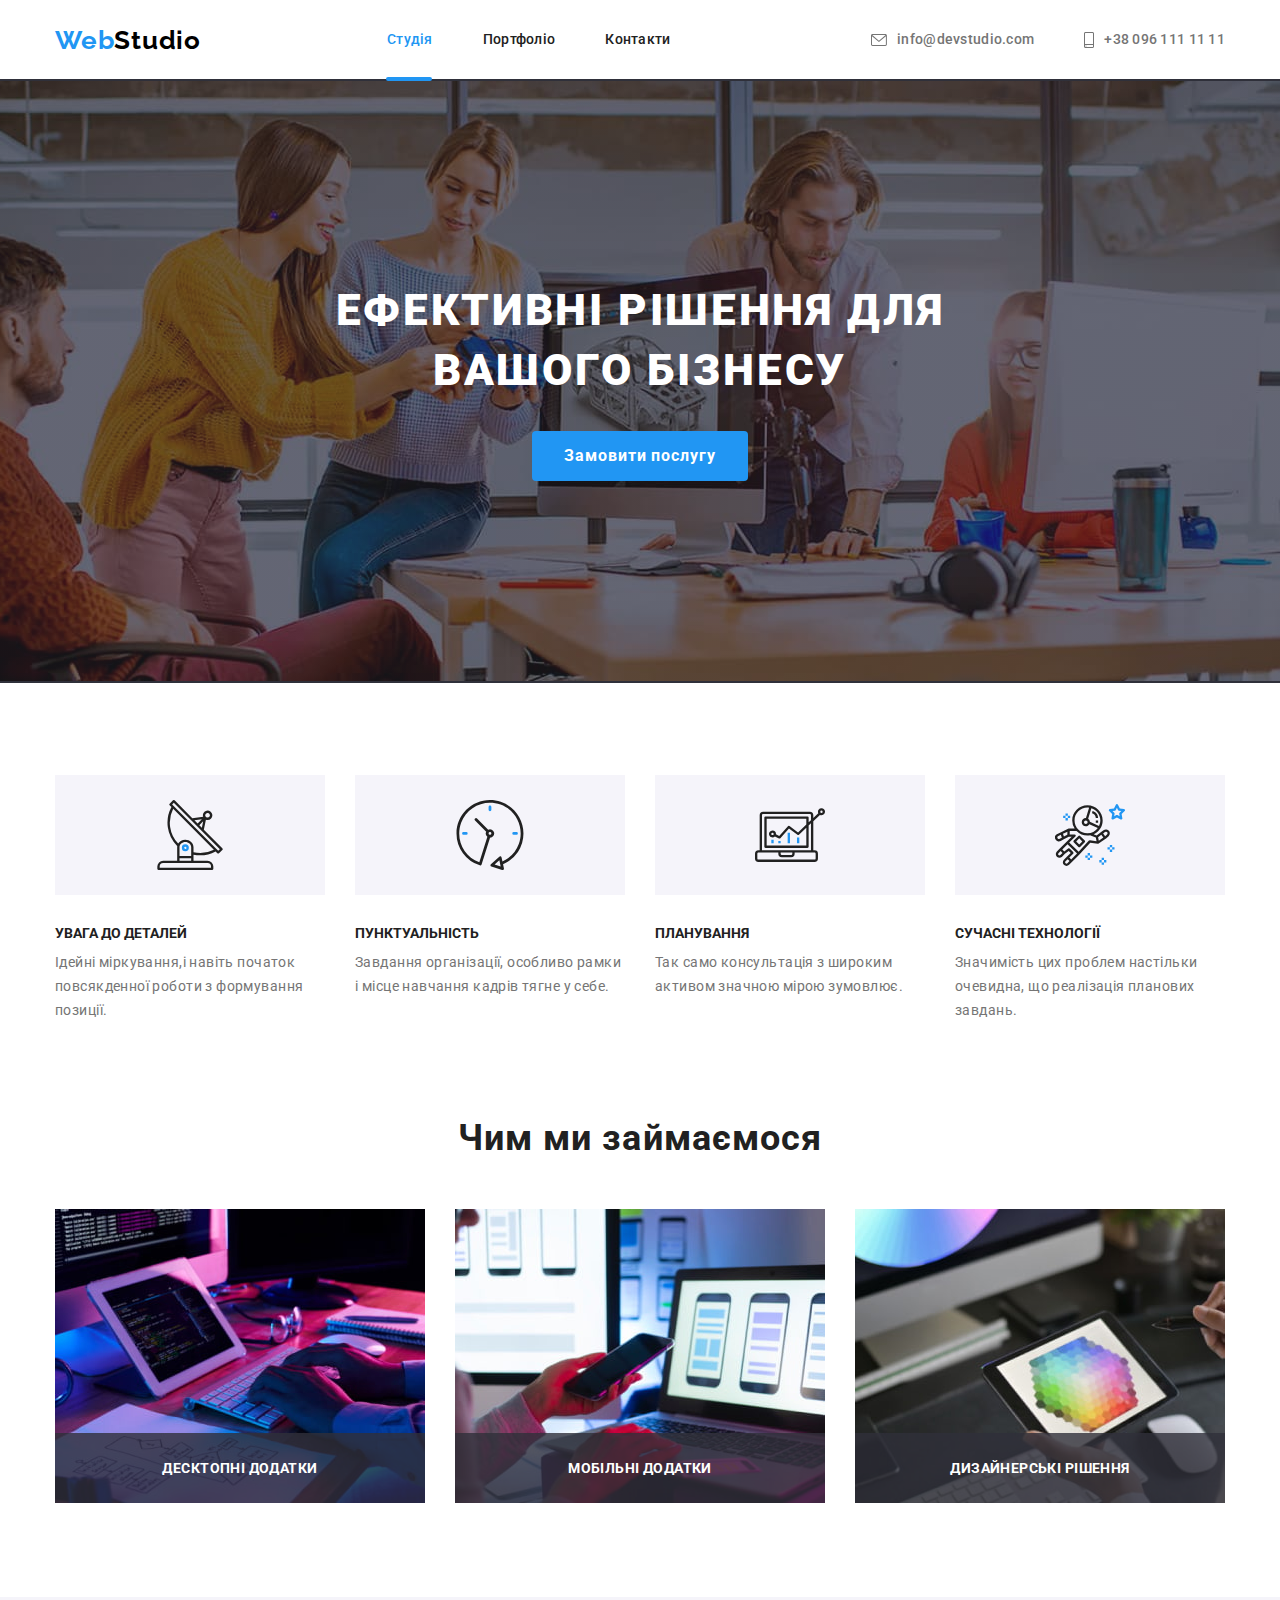
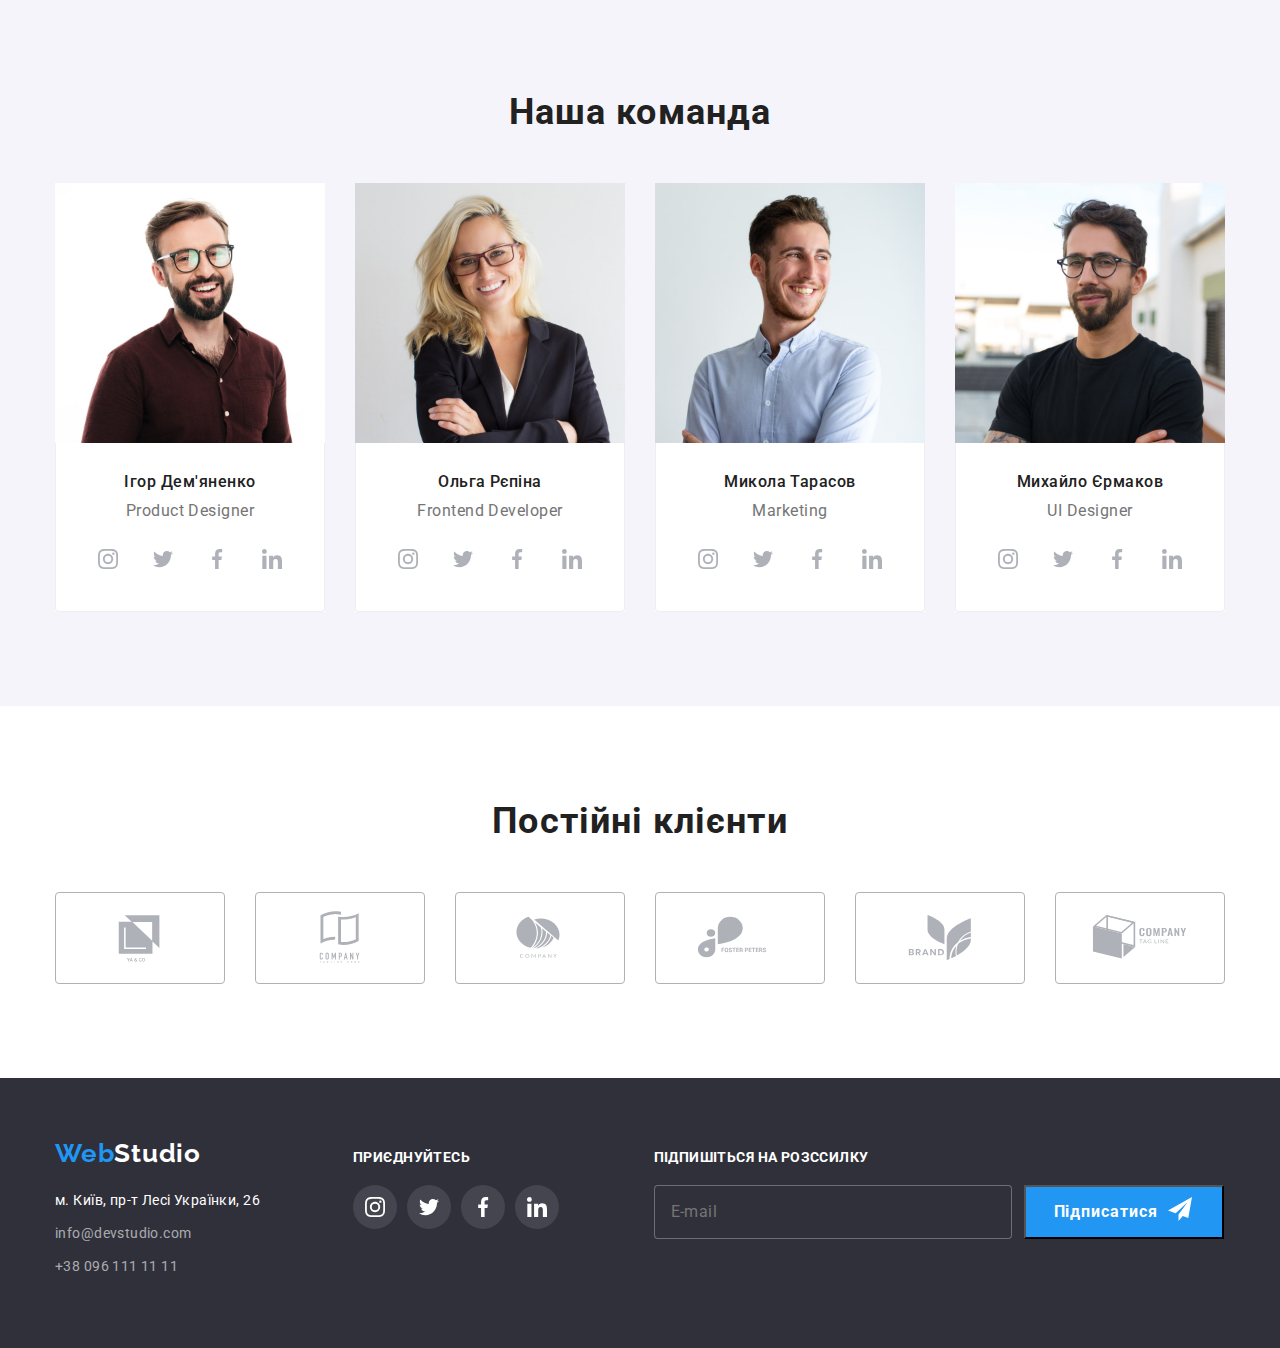
==== commit 851f1cea: "sass" ====
--- a/index.html
+++ b/index.html
@@ -9,6 +9,7 @@
  <link href="https://fonts.googleapis.com/css2?family=Raleway:wght@700&family=Roboto:wght@400;500;700;900&display=swap" rel="stylesheet">
  <link rel="stylesheet" href="https://cdnjs.cloudflare.com/ajax/libs/modern-normalize/1.1.0/modern-normalize.min.css" integrity="sha512-wpPYUAdjBVSE4KJnH1VR1HeZfpl1ub8YT/NKx4PuQ5NmX2tKuGu6U/JRp5y+Y8XG2tV+wKQpNHVUX03MfMFn9Q==" crossorigin="anonymous" referrerpolicy="no-referrer" />
  <link rel="stylesheet" href="css/style.css">
+ <link rel="stylesheet" href="css/main.min.css">
     <title>WebStudio</title>
 </head>
 <body>
@@ -43,39 +44,37 @@
                     <p class="modal-text">Залиште свої дані, ми вам передзвонимо</p>
                         <label class="form-field" for="name">
                             <span class="form-lable">Ім'я</span>
-                            <input class="form-input" type="text" name="name" autofocus=" " placeholder=" " />
+                            <input class="form-input" type="text" name="name" id="name" autofocus="" placeholder=" " />
                              <span class="forms-icon"><svg class="form-icon" width="18" height="18">
                             <use href="./img/icons.svg#icon-person-black-18dp-1"></use></svg></span>
                         </label>
                         
                         <label class="form-field" for="tel">
                             <span class="form-lable">Телефон</span>
-                            <input class="form-input" type="tel" name="tel" placeholder=" " />
+                            <input class="form-input" type="tel" name="tel" id="tel" placeholder=" " />
                             <span class="forms-icon"><svg class="form-icon" width="18" height="18">
                             <use href="./img/icons.svg#icon-phone-black-18dp-1"></use></svg></span>
                         </label>
                        
                         <label class="form-field" for="email">
                             <span class="form-lable">Пошта</span>
-                            <input class="form-input" type="email" name="email" placeholder=" " />
+                            <input class="form-input" type="email" name="email" id="email" placeholder=" " />
                             <span class="forms-icon"><svg class="form-icon" width="18" height="18">
                             <use href="./img/icons.svg#icon-email-black-18dp-1"></use></svg></span>
                         </label>
                         
                         <label class="form-field" for="comment">
                             <span class="form-lable">Коментар</span>
-                            <textarea class="comment" name="comment" rows="10" placeholder="Введіть текст"></textarea>
-                        </label>
-                         <label class="checkbox-label">
-                            <input class="checkbox" type="checkbox" name="policy" value="policy" />
-                            <svg class="icon-checkbox" width="16" height="15">
-                                <use href="./img/icons.svg#icon-icon-check"></use>
-                            </svg>
-                            <p>Погоджуюся з розсилкою та приймаю</p>
+                            <textarea class="comment" name="comment" id="comment" rows="10" placeholder="Введіть текст"></textarea>
+                        </label>
+                         <label class="checkbox-label check" for="policy">
+                            <input class="checkbox" type="checkbox" name="policy" id="policy" value="policy" />
+                            <span class="icon-checkbox"></span>
+                            <p class="checkbox-text">Погоджуюся з розсилкою та приймаю</p>
                             <a class="policy-link" href="#">Умови договору</a>   
                         </label>
                         <button class="modal-button" type="submit">Відправити</button>
-                        <button data-modal-close class="modal-icon" href=""><svg width="30" height="30"><use href="./img/close.svg#icon-close"></use></svg></button>
+                        <button data-modal-close class="modal-icon" type="button"><svg width="18" height="18"><use href="./img/close1.svg#icon-close-black-18dp-2-1"></use></svg></button>
                 </form>
             </div></div>
             </div>
@@ -277,9 +276,7 @@
                 </ul>
             </div>
             <div class="socials">
-                <label class="socials-field title" for="email">
-                    <p>підпишіться на розссилку</p>
-                </label>
+                    <p class="socials-field title" for="email">підпишіться на розссилку</p>
                 <form class="subscription">
                     <input class="form-email" type="email" name="email" id="email" placeholder="E-mail" />
                     <button type="submit" class="footer-button">Підписатися<svg class="footer-icons" width="24" height="24"><use href="./img/icons.svg#icon-icon-send"></use></svg></button>
--- a/css/style.css
+++ b/css/style.css
@@ -556,13 +556,28 @@
 .modal-icon {
     position: absolute;
     cursor: pointer;
+    justify-content: center;
+    display: flex;
+    align-items: center;
     top: 8px;
     right: 8px;
-    border: none;
-}
-
-.modal-icon:hover {
+    border-radius: 50%;
+    box-sizing: border-box;
+    width: 30px;
+    height: 30px;
+    background-color: var(--primary-white-color);
+    border: 1px solid rgba(0, 0, 0, 0.1);
+    fill: currentColor;
+    transition: background-color 250ms cubic-bezier(0.4, 0, 0.2, 1), fill 250ms;
+}
+
+.modal-icon:hover,
+.modal-icon:focus {
     color: var(--akcent-color);
+    border-radius: 50%;
+    background-color: var(--primary-white-color);
+    border: 1px solid rgba(0, 0, 0, 0.1);
+    fill: var(--akcent-color);
 }
 
 .modal-text {
@@ -600,15 +615,16 @@
     cursor: pointer;
     font: inherit;
     color: var(--primary-text-color);
+    outline: transparent;
     transition: background-color 250ms cubic-bezier(0.4, 0, 0.2, 1);
 }
 
-.form-field textarea {
+.form-field .comment {
     margin: 0;
     padding: 12px 16px; 
 }
 
-.form-field textarea::placeholder {
+.form-field .comment::placeholder {
     font-family: 'Roboto', sans-serif;
     font-style: normal;
     font-weight: 400;
@@ -634,82 +650,99 @@
 .policy-link {
     color: var(--akcent-color);
     margin-left: 4px;
+    font-family: 'Roboto', sans-serif;  
+    font-style: normal;
+    font-weight: 400;
+    font-size: 14px;
+    line-height: 24px;
+    /* identical to box height, or 171% */
+    letter-spacing: 0.03em;
 }
 
 .forms-icon {
     position: absolute;
-    top: 65%;
+    top: 68%;
     left: 12px;
     transform: translateY(-50%); 
     display: inline-block; 
     fill: currentColor;
+    background-size: contain;
     cursor: pointer;
-}
-
-.forms-icon:hover, 
-.forms-icon:focus {
-    color: var(--akcent-color);
-}  
-
-.form-input:hover,
-.form-input:focus {
-    border: 1px solid var(--akcent-color);
-    outline: 1px solid var(--akcent-color);
-   
-}    
-
-.forms-icon {
     transition: background-color 250ms cubic-bezier(0.4, 0, 0.2, 1);
 }
 
-.form-field:focus-within > .forms-icon {
-    color: var(--akcent-color);
+.form-field:focus-within>.forms-icon {
+    fill: var(--akcent-color);
+}
+
+.form-input:focus,
+.comment:focus,
+.checkbox:focus {
+    border-color: var(--akcent-color);
 }
 
 .checkbox {
-    width: 16px;
-    height: 15px;
-    color: var(--primary-text-color);
-    border-radius: 2px;
-}
-
-.checkbox:checked {
-    width: 16px;
-    height: 15px;
-} 
+   visibility: hidden;
+}
+
+.checkbox-text {
+    display: flex;
+    justify-content: center;
+    align-items: center;
+    font-family: 'Roboto', sans-serif;  
+    font-style: normal;
+    font-weight: 400;
+    font-size: 14px;
+    line-height: 24px;
+    /* identical to box height, or 171% */
+    letter-spacing: 0.03em;
+    color: var(--title-text-collor);
+}
+
+.check {
+    padding-left: 10px;
+}
 
 .comment {
     margin: 0;
     padding: 12px 16px; 
     resize: none;
     height: 120px;
+    border: 1px solid rgba(33, 33, 33, 0.2);
+    border-radius: 4px;
+    outline: transparent;
 }
 
 .icon-checkbox {
-    position: absolute;
-    left: 25px;
+    width: 16px;
+    height: 15px;
+    margin-right: 8px;
+    overflow: hidden;
+    border-radius: 0.05em;
+    background-repeat: no-repeat;
+    background-position: 50% 50%;
+    box-shadow: 0 0 0 0.1em var(--primary-text-color);
+}
+
+.checkbox:checked + .icon-checkbox {
+    box-shadow: 0 0 0 0.1em var(--akcent-color);
+    background-image: url('../img/icon-check.svg');
+    background-position: 100%;
+}
+
+.checkbox:focus + .icon-checkbox {
+    border: var(--akcent-color);
+    outline: transparent;
+}
+
+.checkbox-label {
+    display: flex;
     cursor: pointer;
-    border: 2px solid var(--primary-text-color);
-    fill: var(--primary-white-color);
-    background-color: var(--primary-white-color);
-    border-radius: 2px;
-}
-
-.checkbox:checked + .icon-checkbox {
-    background-color: var(--akcent-color);
-    border-color: var(--akcent-color);
-    background-size: contain;
-    background-origin: border-box;
-    border-radius: 2px;
-}
-
-.checkbox {
-    visibility: hidden;
-}
-
-.checkbox-label {
-    display: flex;
-    cursor: pointer;
+    justify-content: center;
+    align-items: center;
+    align-content: center;
+    margin-bottom: 26px;
+    margin-top: 20px;
 }
 
 .modal-button {
@@ -725,7 +758,6 @@
     padding: 10px 52px;
     margin-left: auto;
     margin-right: auto;
-    margin-top: 30px;
     border: none;
     color: var(--primary-white-color);
     background-color: var(--akcent-color);
@@ -845,7 +877,6 @@
      /* opacity: 0;  */
      transform: translateY(100%);
     
-
      transition: transform 250ms cubic-bezier(0.4, 0, 0.2, 1);
 }
 
@@ -1112,7 +1143,6 @@
     padding: 10px 10px 10px 28px;
     letter-spacing: 0.06em;
     background-color: var(--akcent-color);
-    border-radius: 4px;
     margin-left: 12px;
     transition: background-color 250ms cubic-bezier(0.4, 0, 0.2, 1);
 }
--- a/css/main.min.css
+++ b/css/main.min.css
@@ -0,0 +1 @@
+/*# sourceMappingURL=main.min.css.map */